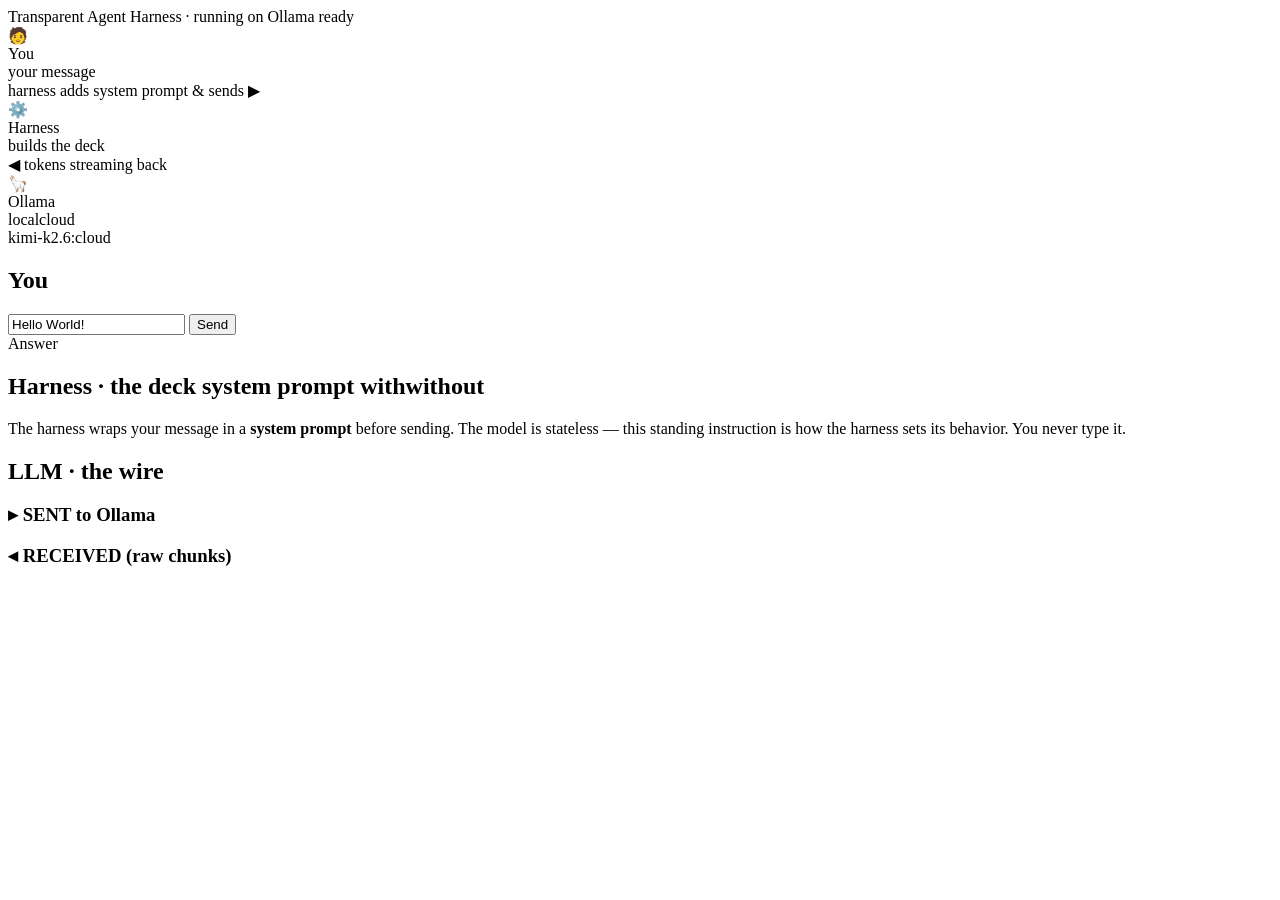
==== web/index.html @ ee634863 "feat: animated pipeline + living panels + working system-prompt toggle" ====
<!doctype html>
<html lang="en">
<head>
  <meta charset="utf-8" />
  <meta name="viewport" content="width=device-width, initial-scale=1" />
  <title>Transparent Agent Harness — Hello World</title>
  <link rel="icon" href="/favicon.ico" />
  <link rel="stylesheet" href="/static/style.css" />
</head>
<body>
  <!-- Top bar: what this is, and a live status of where we are in the flow. -->
  <header class="bar">
    <span class="title">Transparent Agent Harness</span>
    <span class="by">· running on Ollama</span>
    <span class="state" id="state">ready</span>
  </header>

  <!-- The pipeline: the mental model of the journey, You -> Harness -> Ollama.
       Nodes light up as each stage completes; the segment between them animates
       in the direction data is moving (blue out, teal back). -->
  <section class="pipe">
    <div class="node user" id="node-user" data-state="idle">
      <div class="badge">🧑</div><div class="lbl">You</div><div class="sub">your message</div>
    </div>
    <div class="seg" id="seg-out"><span class="dir">harness adds system prompt &amp; sends ▶</span></div>
    <div class="node harness" id="node-harness" data-state="idle">
      <div class="badge">⚙️</div><div class="lbl">Harness</div><div class="sub">builds the deck</div>
    </div>
    <div class="seg back" id="seg-in"><span class="dir">◀ tokens streaming back</span></div>
    <div class="node ollama" id="node-ollama" data-state="idle">
      <div class="badge">🦙</div><div class="lbl">Ollama</div>
      <!-- local/cloud and the model name are filled in from the actual request
           we send (see app.js) — not hardcoded — so the badge reflects reality. -->
      <div class="mode" id="ollama-mode" data-mode="cloud"><span class="local">local</span><span class="cloud">cloud</span></div>
      <div class="sub" id="ollama-model">kimi-k2.6:cloud</div>
    </div>
  </section>

  <!-- The three panels: you, the harness deck, and the raw wire. -->
  <main class="panels">
    <section class="panel" id="user-panel">
      <h2>You</h2>
      <form id="composer">
        <input id="message" value="Hello World!" autocomplete="off" />
        <button type="submit">Send</button>
      </form>
      <div class="ans-lab">Answer</div>
      <div class="answer" id="answer"></div>
    </section>

    <section class="panel" id="harness-panel">
      <h2>
        Harness · the deck
        <span class="sp-label">system prompt</span>
        <!-- Real toggle: flips whether the harness adds its system prompt. -->
        <span class="toggle" id="toggle" data-on="with" title="Toggle the system prompt on/off">
          <span class="opt with">with</span><span class="opt without">without</span>
        </span>
      </h2>
      <div class="explain">
        The harness wraps your message in a <b>system prompt</b> before sending.
        The model is stateless — this standing instruction is how the harness
        sets its behavior. You never type it.
      </div>
      <div id="deck"></div>
      <div class="decision" id="decision"></div>
    </section>

    <section class="panel" id="wire-panel">
      <h2>LLM · the wire</h2>
      <h3>▸ SENT to Ollama</h3>
      <pre id="sent"></pre>
      <h3>◂ RECEIVED <span class="muted">(raw chunks)</span></h3>
      <div id="received"></div>
    </section>
  </main>

  <script src="/static/app.js"></script>
</body>
</html>
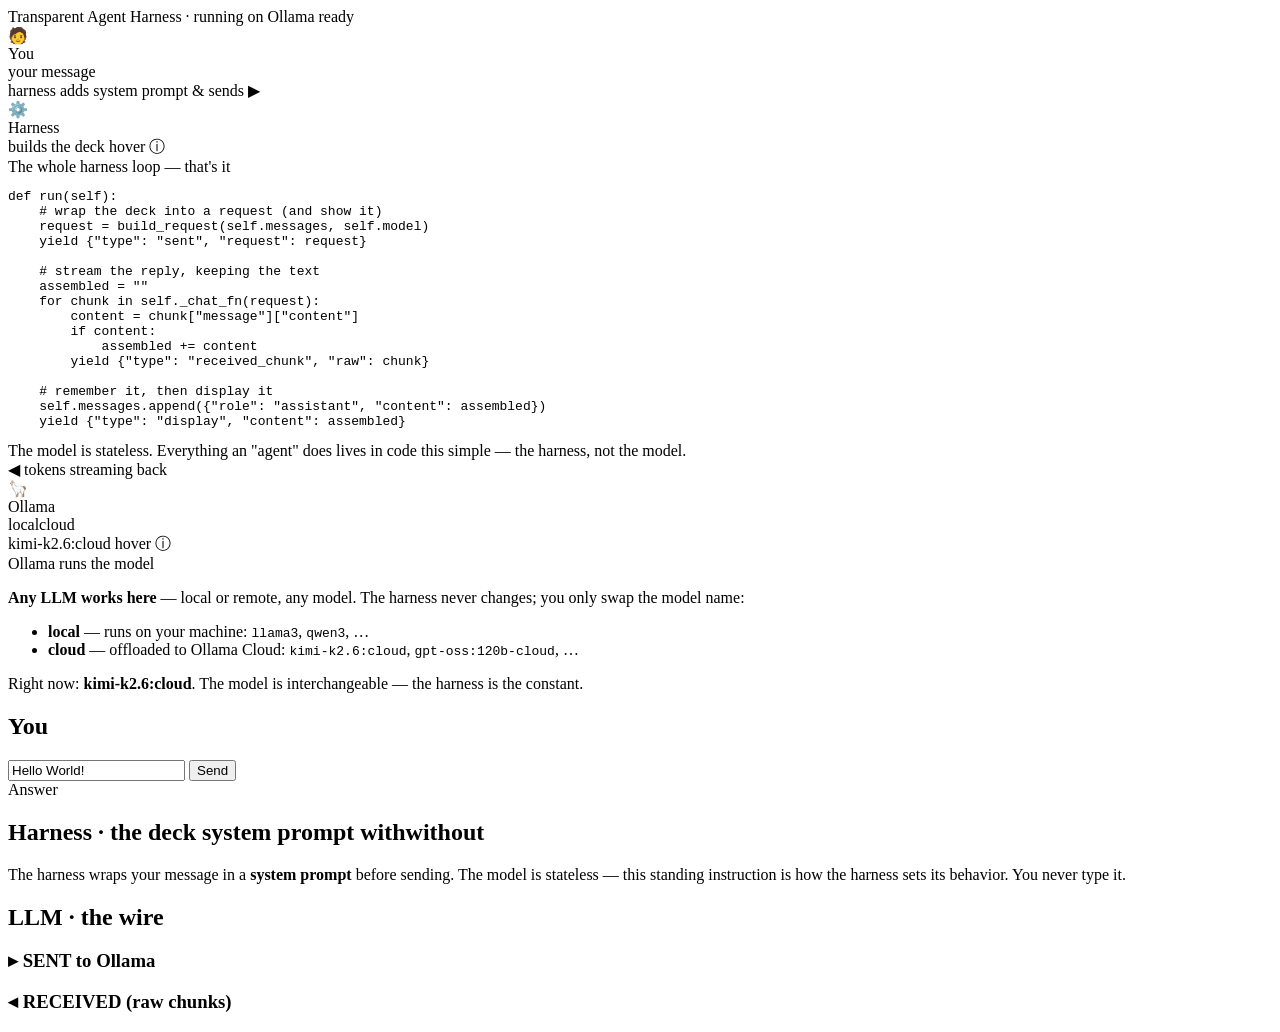
==== commit c9cc60ea: "feat: hover popovers on Harness (shows core run() code) and Ollama (any LLM works)" ====
--- a/web/index.html
+++ b/web/index.html
@@ -23,16 +23,49 @@
       <div class="badge">🧑</div><div class="lbl">You</div><div class="sub">your message</div>
     </div>
     <div class="seg" id="seg-out"><span class="dir">harness adds system prompt &amp; sends ▶</span></div>
-    <div class="node harness" id="node-harness" data-state="idle">
-      <div class="badge">⚙️</div><div class="lbl">Harness</div><div class="sub">builds the deck</div>
+    <div class="node harness has-pop" id="node-harness" data-state="idle">
+      <div class="badge">⚙️</div><div class="lbl">Harness</div><div class="sub">builds the deck <span class="hint">hover ⓘ</span></div>
+      <!-- Hover popover: the ACTUAL core of the harness, so the audience can see
+           an "agent" is just this much code. Shown via CSS on :hover. -->
+      <div class="popover code">
+        <div class="pop-h">The whole harness loop — that's it</div>
+        <pre>def run(self):
+    # wrap the deck into a request (and show it)
+    request = build_request(self.messages, self.model)
+    yield {"type": "sent", "request": request}
+
+    # stream the reply, keeping the text
+    assembled = ""
+    for chunk in self._chat_fn(request):
+        content = chunk["message"]["content"]
+        if content:
+            assembled += content
+        yield {"type": "received_chunk", "raw": chunk}
+
+    # remember it, then display it
+    self.messages.append({"role": "assistant", "content": assembled})
+    yield {"type": "display", "content": assembled}</pre>
+        <div class="pop-cap">The model is stateless. Everything an "agent" does lives in code this simple — the harness, not the model.</div>
+      </div>
     </div>
     <div class="seg back" id="seg-in"><span class="dir">◀ tokens streaming back</span></div>
-    <div class="node ollama" id="node-ollama" data-state="idle">
+    <div class="node ollama has-pop" id="node-ollama" data-state="idle">
       <div class="badge">🦙</div><div class="lbl">Ollama</div>
       <!-- local/cloud and the model name are filled in from the actual request
            we send (see app.js) — not hardcoded — so the badge reflects reality. -->
       <div class="mode" id="ollama-mode" data-mode="cloud"><span class="local">local</span><span class="cloud">cloud</span></div>
-      <div class="sub" id="ollama-model">kimi-k2.6:cloud</div>
+      <div class="sub"><span id="ollama-model">kimi-k2.6:cloud</span> <span class="hint">hover ⓘ</span></div>
+      <!-- Hover popover: Ollama just runs the model; any LLM works here. -->
+      <div class="popover info">
+        <div class="pop-h">Ollama runs the model</div>
+        <p><b>Any LLM works here</b> — local or remote, any model. The harness never
+           changes; you only swap the model name:</p>
+        <ul>
+          <li><span class="dot local-dot"></span><b>local</b> — runs on your machine: <code>llama3</code>, <code>qwen3</code>, …</li>
+          <li><span class="dot cloud-dot"></span><b>cloud</b> — offloaded to Ollama Cloud: <code>kimi-k2.6:cloud</code>, <code>gpt-oss:120b-cloud</code>, …</li>
+        </ul>
+        <p class="pop-cap">Right now: <b id="pop-model">kimi-k2.6:cloud</b>. The model is interchangeable — the harness is the constant.</p>
+      </div>
     </div>
   </section>
 
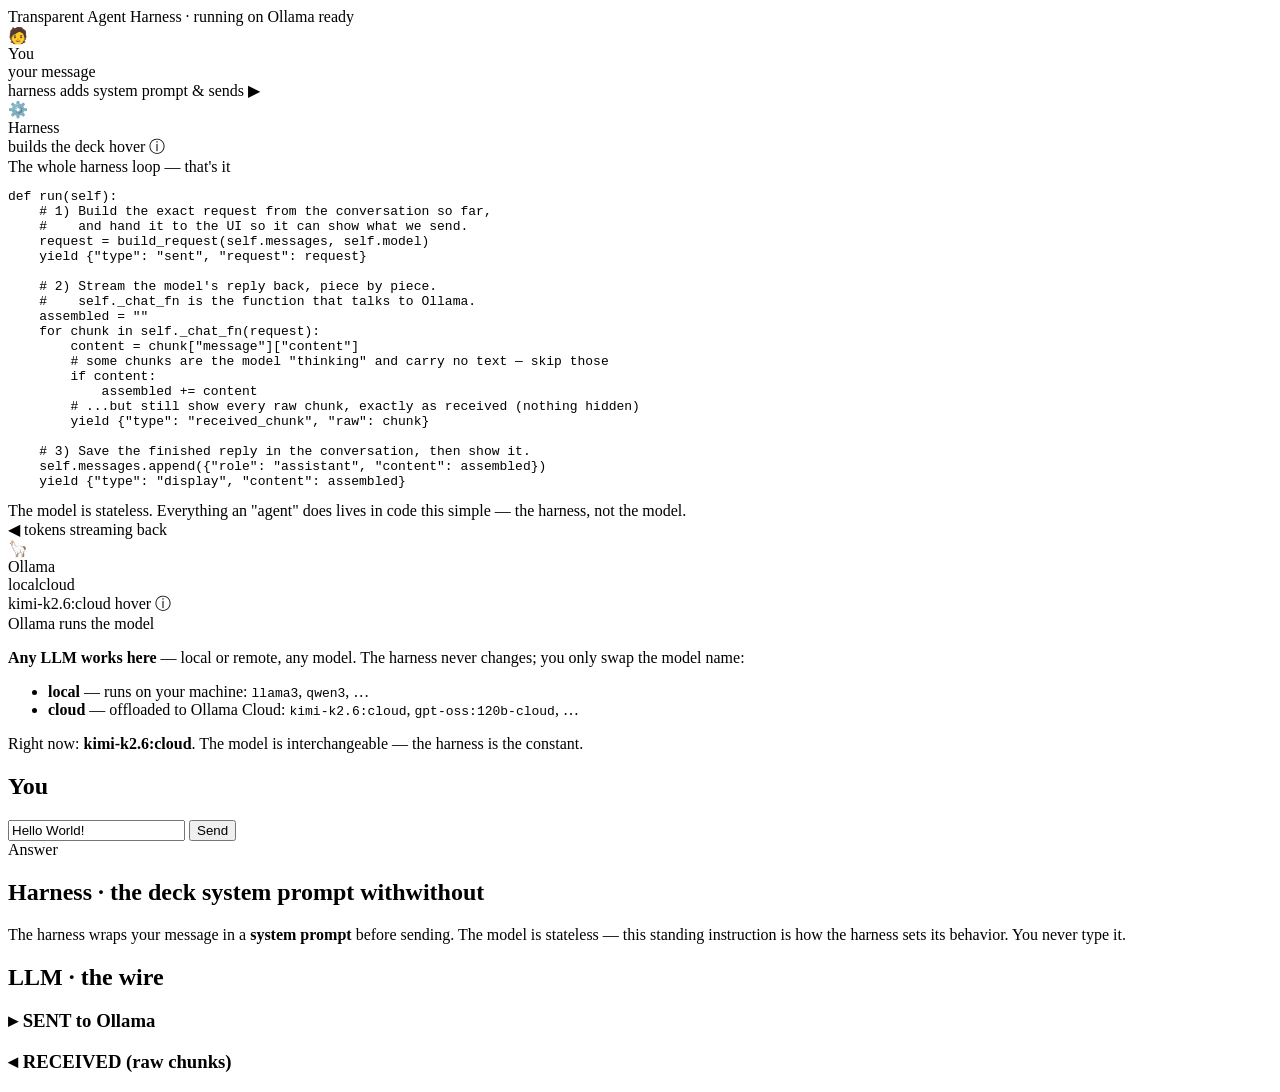
==== commit 8dd61319: "feat: popovers stay open on hover-in (grace delay), bigger text, junior comments" ====
--- a/web/index.html
+++ b/web/index.html
@@ -30,19 +30,23 @@
       <div class="popover code">
         <div class="pop-h">The whole harness loop — that's it</div>
         <pre>def run(self):
-    # wrap the deck into a request (and show it)
+    # 1) Build the exact request from the conversation so far,
+    #    and hand it to the UI so it can show what we send.
     request = build_request(self.messages, self.model)
     yield {"type": "sent", "request": request}
 
-    # stream the reply, keeping the text
+    # 2) Stream the model's reply back, piece by piece.
+    #    self._chat_fn is the function that talks to Ollama.
     assembled = ""
     for chunk in self._chat_fn(request):
         content = chunk["message"]["content"]
+        # some chunks are the model "thinking" and carry no text — skip those
         if content:
             assembled += content
+        # ...but still show every raw chunk, exactly as received (nothing hidden)
         yield {"type": "received_chunk", "raw": chunk}
 
-    # remember it, then display it
+    # 3) Save the finished reply in the conversation, then show it.
     self.messages.append({"role": "assistant", "content": assembled})
     yield {"type": "display", "content": assembled}</pre>
         <div class="pop-cap">The model is stateless. Everything an "agent" does lives in code this simple — the harness, not the model.</div>
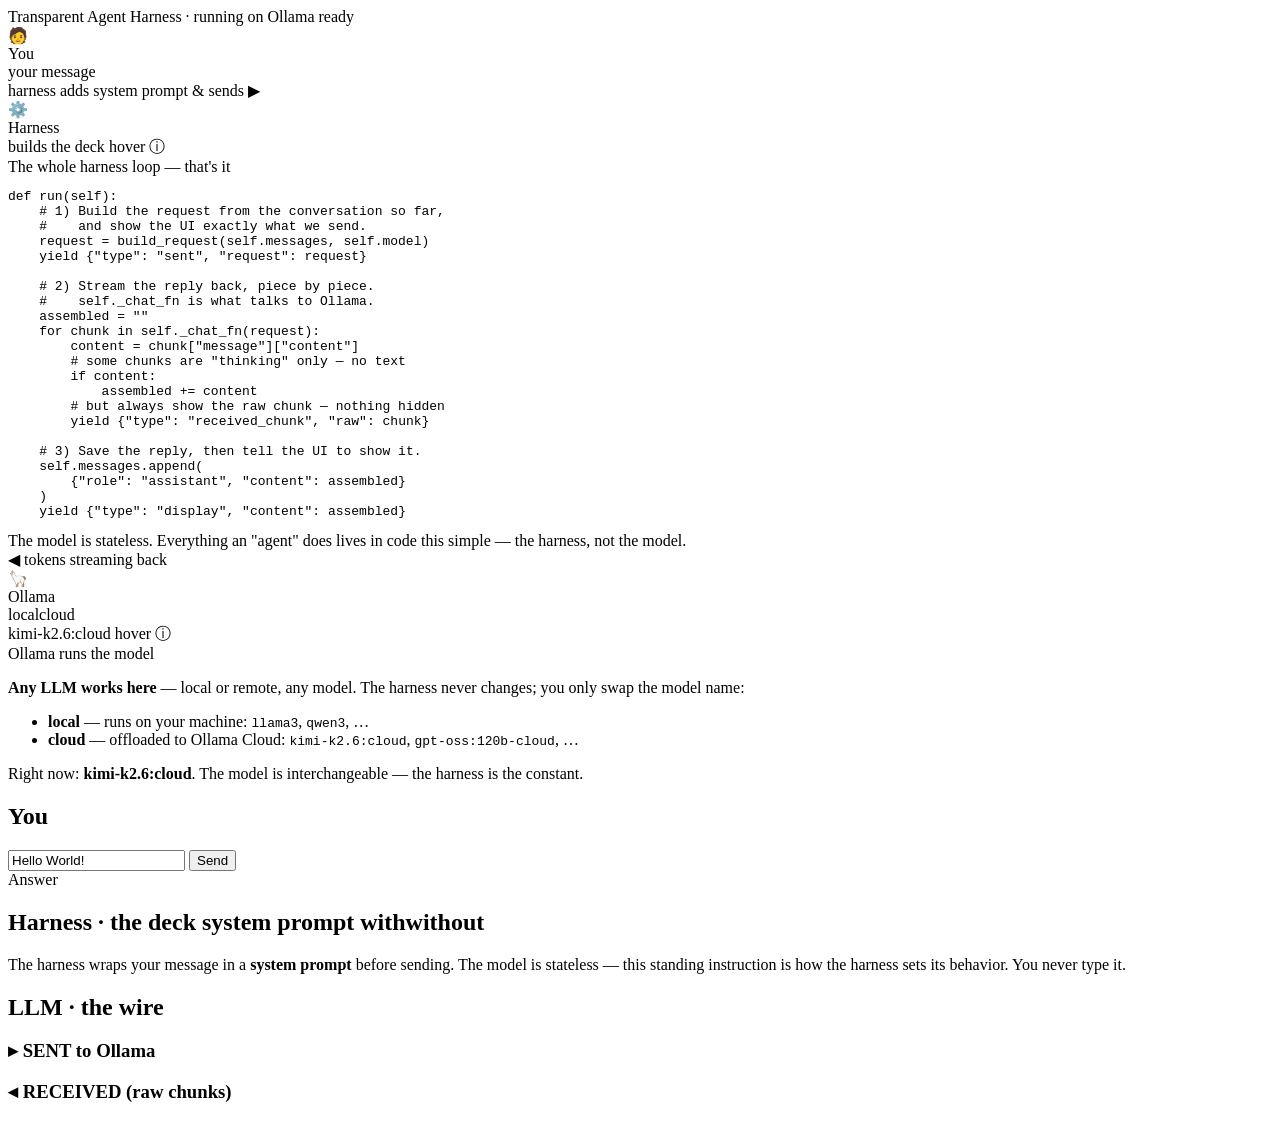
==== commit 13a48fc9: "feat: harness popover — syntax colors, resizable, text scales to fit, no scrollbar" ====
--- a/web/index.html
+++ b/web/index.html
@@ -29,26 +29,28 @@
            an "agent" is just this much code. Shown via CSS on :hover. -->
       <div class="popover code">
         <div class="pop-h">The whole harness loop — that's it</div>
-        <pre>def run(self):
-    # 1) Build the exact request from the conversation so far,
-    #    and hand it to the UI so it can show what we send.
-    request = build_request(self.messages, self.model)
-    yield {"type": "sent", "request": request}
+        <pre><span class="k">def</span> <span class="fn">run</span>(self):
+    <span class="c"># 1) Build the request from the conversation so far,</span>
+    <span class="c">#    and show the UI exactly what we send.</span>
+    request = <span class="fn">build_request</span>(self.messages, self.model)
+    <span class="k">yield</span> {<span class="s">"type"</span>: <span class="s">"sent"</span>, <span class="s">"request"</span>: request}
 
-    # 2) Stream the model's reply back, piece by piece.
-    #    self._chat_fn is the function that talks to Ollama.
-    assembled = ""
-    for chunk in self._chat_fn(request):
-        content = chunk["message"]["content"]
-        # some chunks are the model "thinking" and carry no text — skip those
-        if content:
+    <span class="c"># 2) Stream the reply back, piece by piece.</span>
+    <span class="c">#    self._chat_fn is what talks to Ollama.</span>
+    assembled = <span class="s">""</span>
+    <span class="k">for</span> chunk <span class="k">in</span> self.<span class="fn">_chat_fn</span>(request):
+        content = chunk[<span class="s">"message"</span>][<span class="s">"content"</span>]
+        <span class="c"># some chunks are "thinking" only — no text</span>
+        <span class="k">if</span> content:
             assembled += content
-        # ...but still show every raw chunk, exactly as received (nothing hidden)
-        yield {"type": "received_chunk", "raw": chunk}
+        <span class="c"># but always show the raw chunk — nothing hidden</span>
+        <span class="k">yield</span> {<span class="s">"type"</span>: <span class="s">"received_chunk"</span>, <span class="s">"raw"</span>: chunk}
 
-    # 3) Save the finished reply in the conversation, then show it.
-    self.messages.append({"role": "assistant", "content": assembled})
-    yield {"type": "display", "content": assembled}</pre>
+    <span class="c"># 3) Save the reply, then tell the UI to show it.</span>
+    self.messages.<span class="fn">append</span>(
+        {<span class="s">"role"</span>: <span class="s">"assistant"</span>, <span class="s">"content"</span>: assembled}
+    )
+    <span class="k">yield</span> {<span class="s">"type"</span>: <span class="s">"display"</span>, <span class="s">"content"</span>: assembled}</pre>
         <div class="pop-cap">The model is stateless. Everything an "agent" does lives in code this simple — the harness, not the model.</div>
       </div>
     </div>
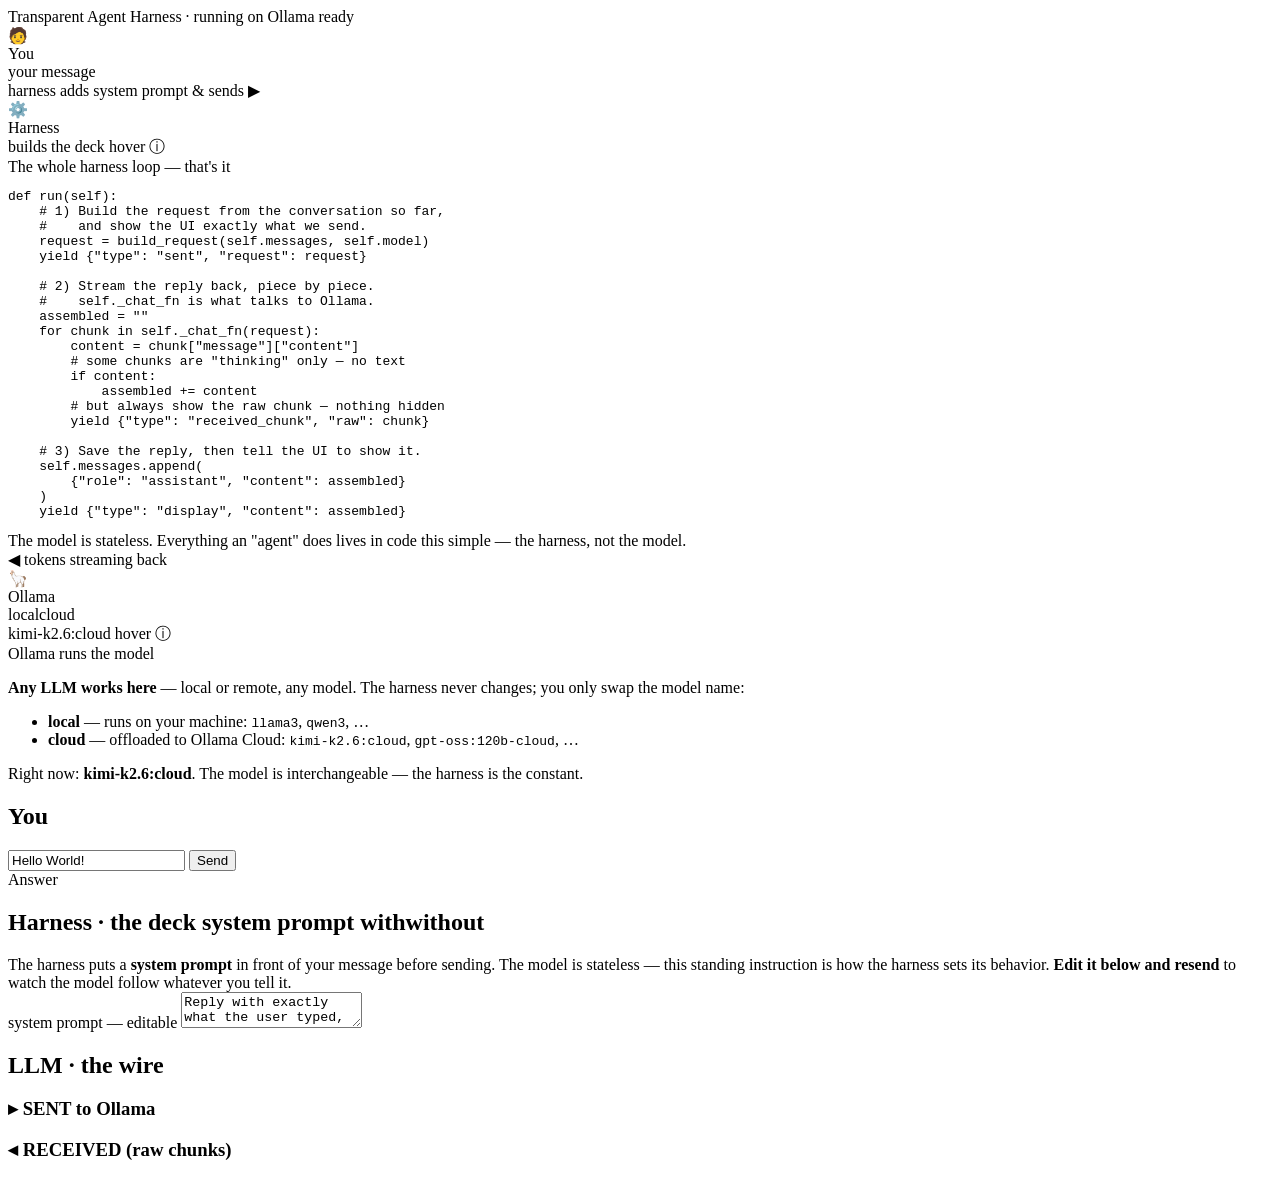
==== commit 6b6a0ee7: "feat: editable system prompt (?system_prompt= text) so you can demo prompt changes live" ====
--- a/web/index.html
+++ b/web/index.html
@@ -91,16 +91,23 @@
       <h2>
         Harness · the deck
         <span class="sp-label">system prompt</span>
-        <!-- Real toggle: flips whether the harness adds its system prompt. -->
-        <span class="toggle" id="toggle" data-on="with" title="Toggle the system prompt on/off">
+        <!-- Toggle: include the system prompt, or send only the user's message. -->
+        <span class="toggle" id="toggle" data-on="with" title="Include the system prompt, or send only the user message">
           <span class="opt with">with</span><span class="opt without">without</span>
         </span>
       </h2>
       <div class="explain">
-        The harness wraps your message in a <b>system prompt</b> before sending.
-        The model is stateless — this standing instruction is how the harness
-        sets its behavior. You never type it.
+        The harness puts a <b>system prompt</b> in front of your message before
+        sending. The model is stateless — this standing instruction is how the
+        harness sets its behavior. <b>Edit it below and resend</b> to watch the
+        model follow whatever you tell it.
       </div>
+      <!-- Editable system prompt: change it and resend to show that the model's
+           behavior comes from this text, not the model. Disabled when "without". -->
+      <label class="sp-edit">
+        <span class="sp-edit-label">system prompt — editable</span>
+        <textarea id="system-prompt" rows="2" spellcheck="false">Reply with exactly what the user typed, and nothing else.</textarea>
+      </label>
       <div id="deck"></div>
       <div class="decision" id="decision"></div>
     </section>
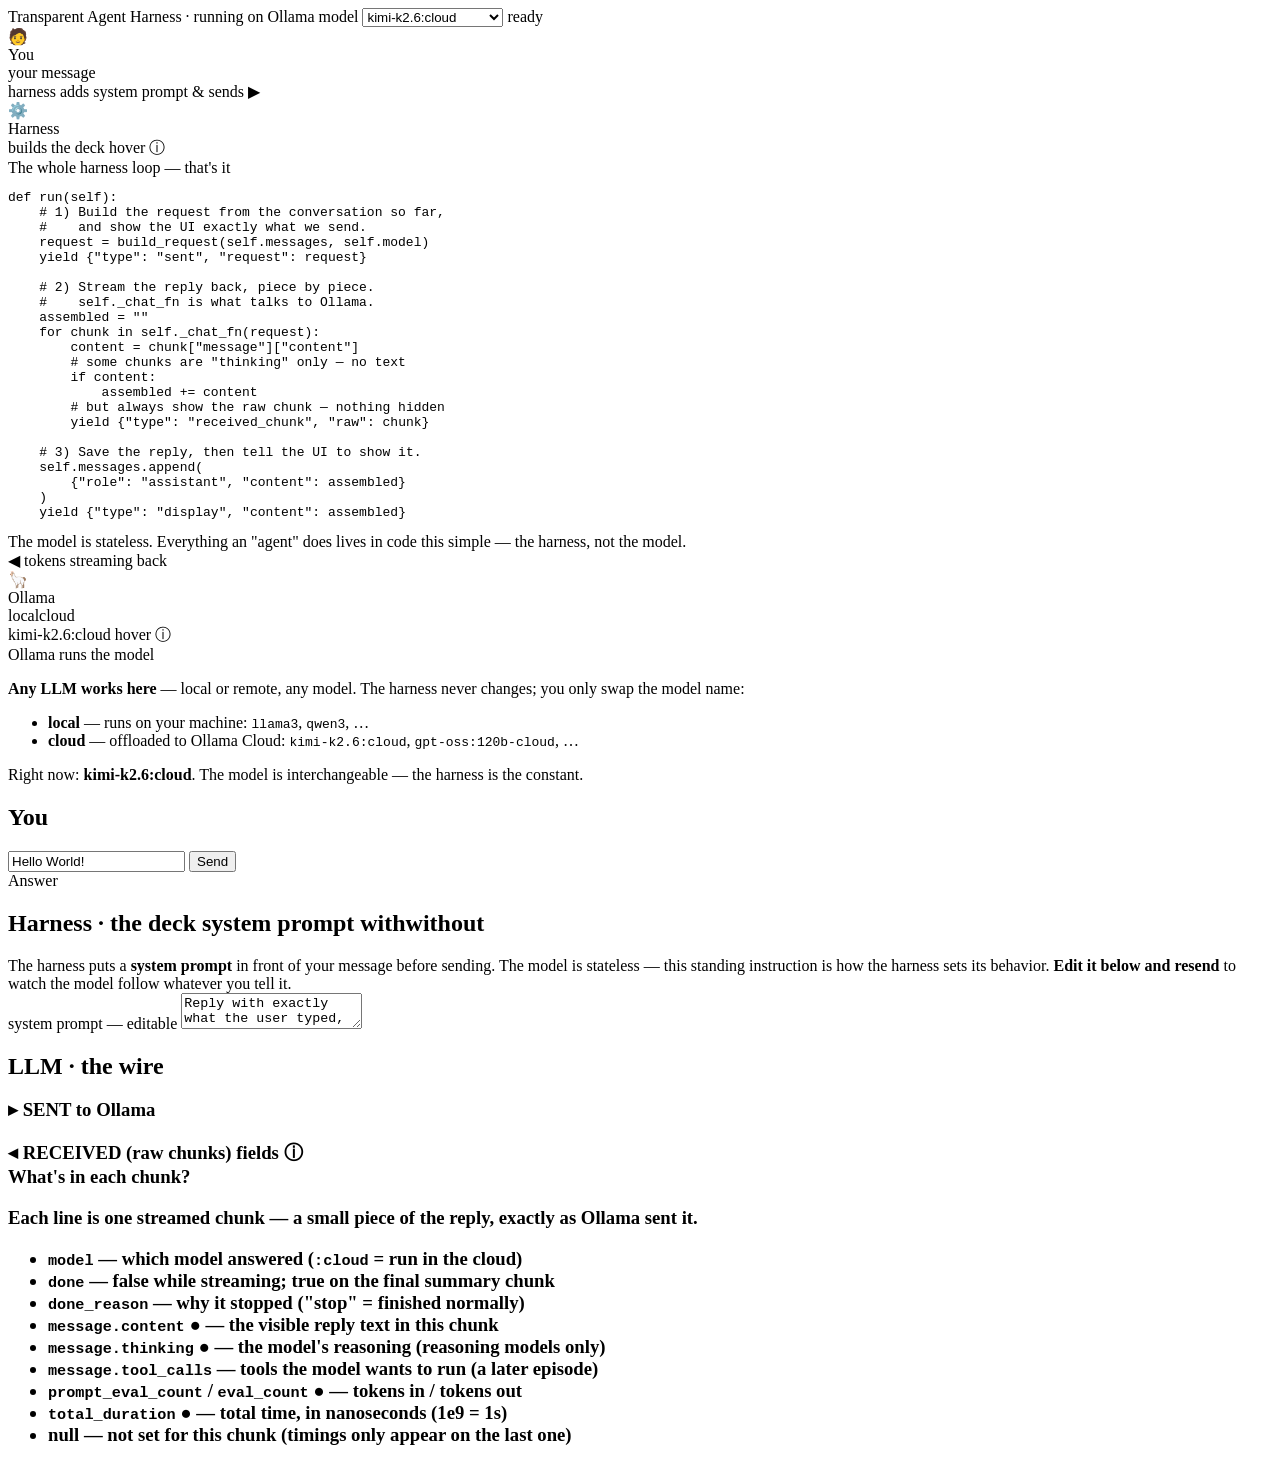
==== commit 20e12fac: "feat: model picker (?model=), color-coded RECEIVED chunks + hover field legend, done-tag fix" ====
--- a/web/index.html
+++ b/web/index.html
@@ -12,6 +12,25 @@
   <header class="bar">
     <span class="title">Transparent Agent Harness</span>
     <span class="by">· running on Ollama</span>
+    <!-- Pick the model the harness calls. Same harness, any model — switch a
+         reasoning model and a plain one to see the difference on the wire.
+         Local models must be pulled first (e.g. `ollama pull llama3.2:1b`). -->
+    <label class="model-pick">model
+      <select id="model">
+        <optgroup label="Local · no reasoning">
+          <option value="llama3.2:1b">llama3.2:1b</option>
+          <option value="gemma3:1b">gemma3:1b</option>
+        </optgroup>
+        <optgroup label="Local · reasoning">
+          <option value="deepseek-r1:1.5b">deepseek-r1:1.5b</option>
+          <option value="qwen3:1.7b">qwen3:1.7b</option>
+        </optgroup>
+        <optgroup label="Cloud">
+          <option value="kimi-k2.6:cloud" selected>kimi-k2.6:cloud</option>
+          <option value="glm-5.1:cloud">glm-5.1:cloud</option>
+        </optgroup>
+      </select>
+    </label>
     <span class="state" id="state">ready</span>
   </header>
 
@@ -116,7 +135,25 @@
       <h2>LLM · the wire</h2>
       <h3>▸ SENT to Ollama</h3>
       <pre id="sent"></pre>
-      <h3>◂ RECEIVED <span class="muted">(raw chunks)</span></h3>
+      <h3 class="has-pop" id="received-head">◂ RECEIVED <span class="muted">(raw chunks)</span> <span class="hint">fields ⓘ</span>
+        <!-- Hover legend: plain-English meaning of each field on the wire.
+             Colors here match the colored values in the chunks below. -->
+        <div class="popover info floating">
+          <div class="pop-h">What's in each chunk?</div>
+          <p>Each line is one streamed <b>chunk</b> — a small piece of the reply, exactly as Ollama sent it.</p>
+          <ul class="legend">
+            <li><code>model</code> — which model answered (<code>:cloud</code> = run in the cloud)</li>
+            <li><code>done</code> — <span class="j-num">false</span> while streaming; <span class="j-done">true</span> on the final summary chunk</li>
+            <li><code>done_reason</code> — why it stopped (<span class="j-stat">"stop"</span> = finished normally)</li>
+            <li><code>message.content</code> <span class="sw j-content">●</span> — the visible reply text in this chunk</li>
+            <li><code>message.thinking</code> <span class="sw j-thinking">●</span> — the model's reasoning (reasoning models only)</li>
+            <li><code>message.tool_calls</code> — tools the model wants to run (a later episode)</li>
+            <li><code>prompt_eval_count</code> / <code>eval_count</code> <span class="sw j-stat">●</span> — tokens in / tokens out</li>
+            <li><code>total_duration</code> <span class="sw j-stat">●</span> — total time, in nanoseconds (1e9 = 1s)</li>
+            <li><span class="j-null">null</span> — not set for this chunk (timings only appear on the last one)</li>
+          </ul>
+        </div>
+      </h3>
       <div id="received"></div>
     </section>
   </main>
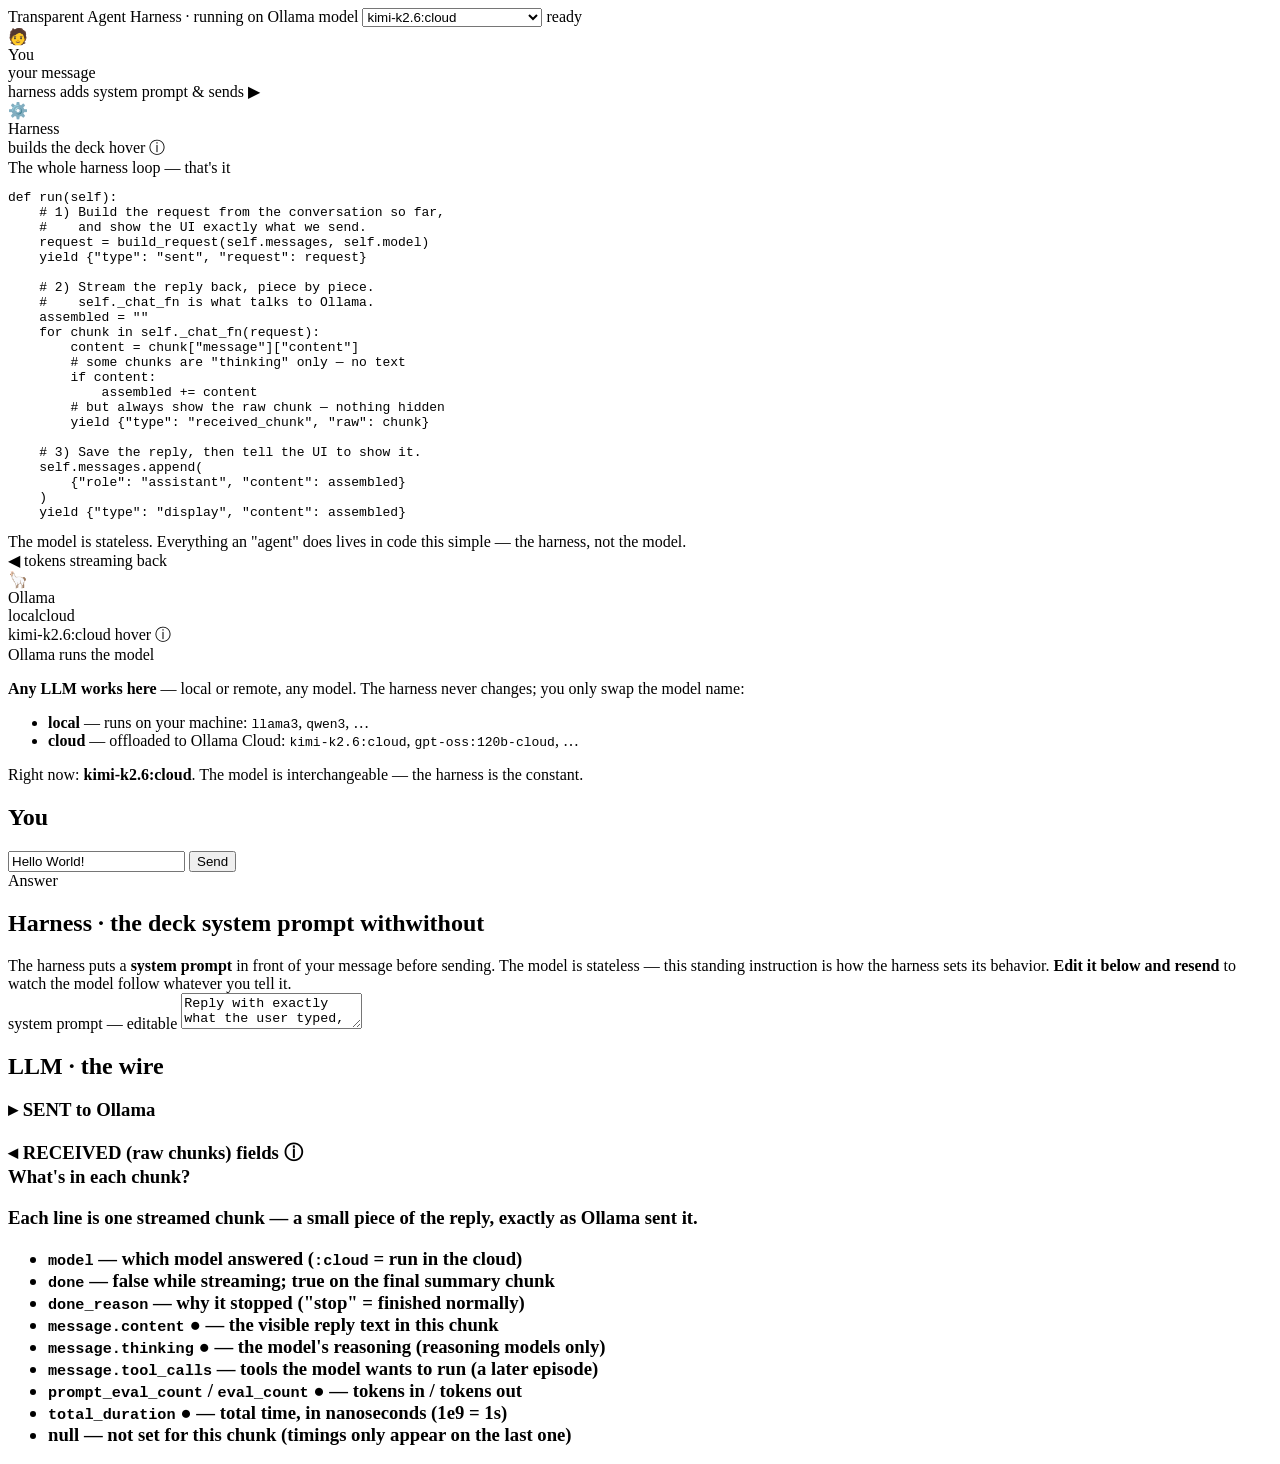
==== commit a0fec5eb: "feat: cloud-only model picker (no local disk needed); pulled reasoning + non-reasoning demos" ====
--- a/web/index.html
+++ b/web/index.html
@@ -14,20 +14,16 @@
     <span class="by">· running on Ollama</span>
     <!-- Pick the model the harness calls. Same harness, any model — switch a
          reasoning model and a plain one to see the difference on the wire.
-         Local models must be pulled first (e.g. `ollama pull llama3.2:1b`). -->
+         All run in Ollama's cloud (pull once: `ollama pull <name>:cloud`). -->
     <label class="model-pick">model
       <select id="model">
-        <optgroup label="Local · no reasoning">
-          <option value="llama3.2:1b">llama3.2:1b</option>
-          <option value="gemma3:1b">gemma3:1b</option>
+        <optgroup label="Reasoning · streams thinking">
+          <option value="kimi-k2.6:cloud" selected>kimi-k2.6:cloud</option>
+          <option value="deepseek-v3.2:cloud">deepseek-v3.2:cloud</option>
+          <option value="glm-5.1:cloud">glm-5.1:cloud</option>
         </optgroup>
-        <optgroup label="Local · reasoning">
-          <option value="deepseek-r1:1.5b">deepseek-r1:1.5b</option>
-          <option value="qwen3:1.7b">qwen3:1.7b</option>
-        </optgroup>
-        <optgroup label="Cloud">
-          <option value="kimi-k2.6:cloud" selected>kimi-k2.6:cloud</option>
-          <option value="glm-5.1:cloud">glm-5.1:cloud</option>
+        <optgroup label="Non-reasoning · content only">
+          <option value="qwen3-coder-next:cloud">qwen3-coder-next:cloud</option>
         </optgroup>
       </select>
     </label>
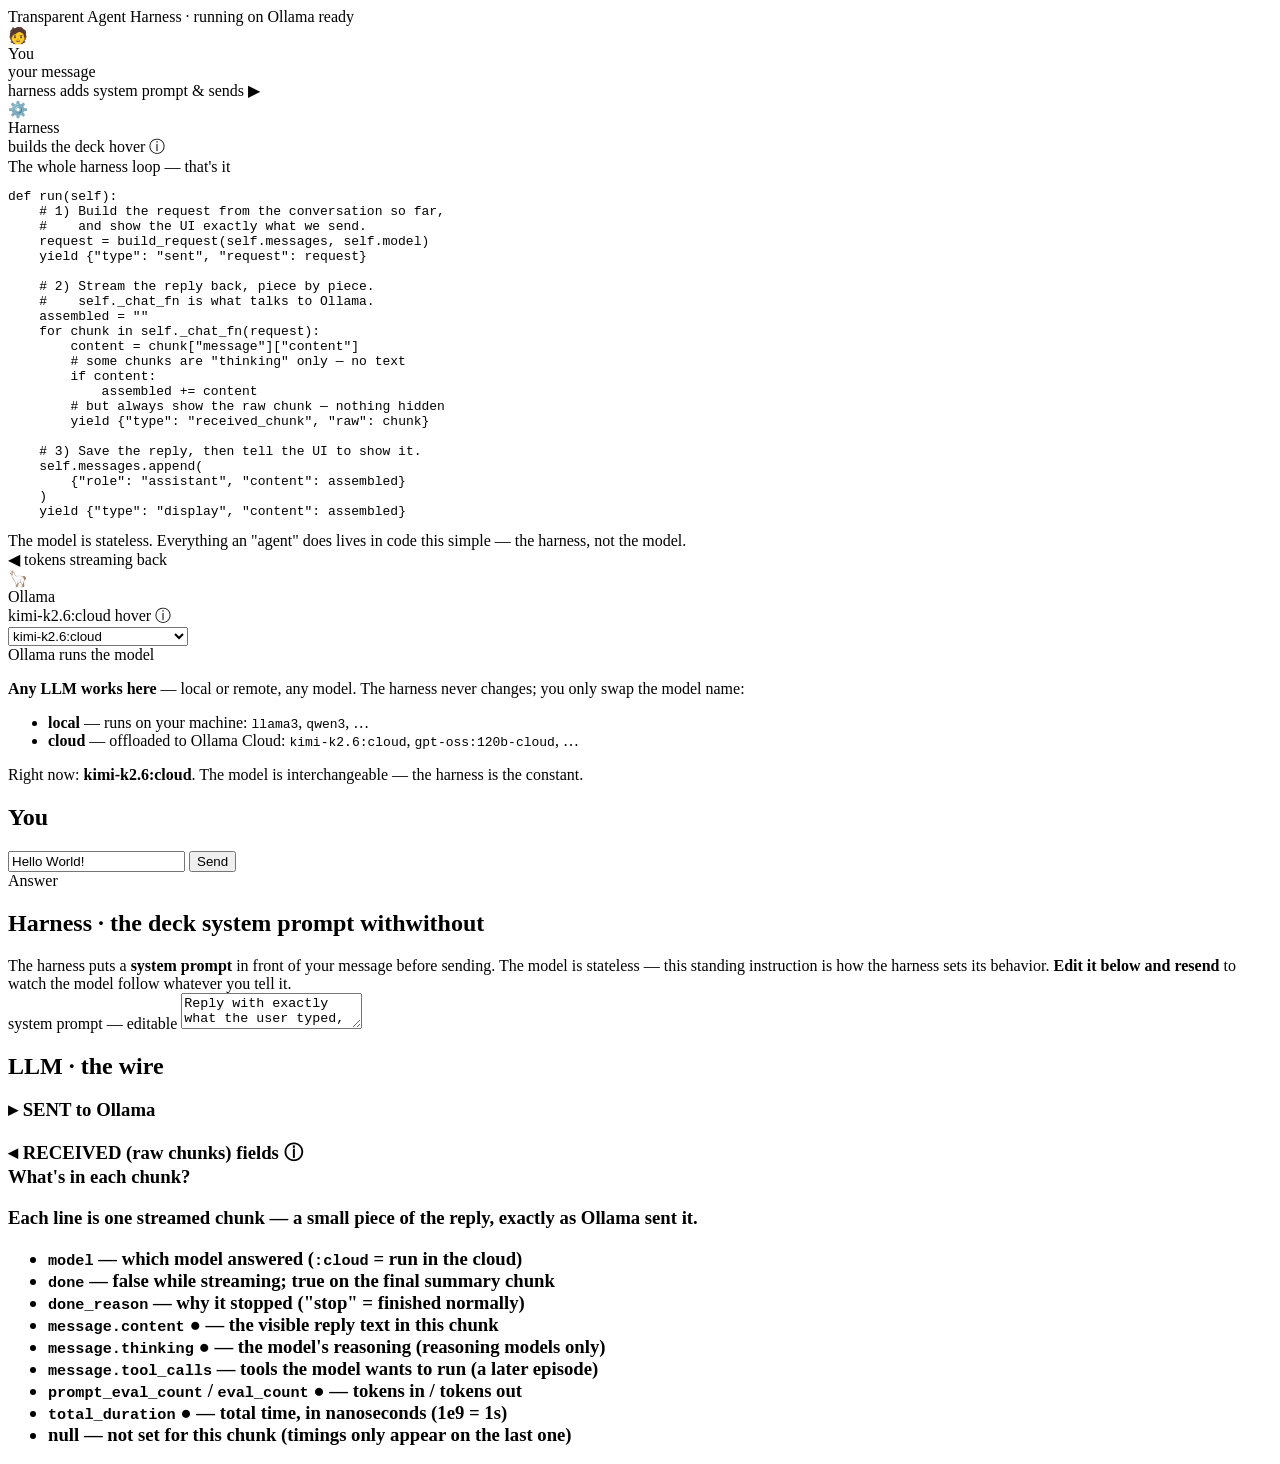
==== commit 4dcff31f: "ui: move model picker under the Ollama node; remove local/cloud pill" ====
--- a/web/index.html
+++ b/web/index.html
@@ -12,21 +12,6 @@
   <header class="bar">
     <span class="title">Transparent Agent Harness</span>
     <span class="by">· running on Ollama</span>
-    <!-- Pick the model the harness calls. Same harness, any model — switch a
-         reasoning model and a plain one to see the difference on the wire.
-         All run in Ollama's cloud (pull once: `ollama pull <name>:cloud`). -->
-    <label class="model-pick">model
-      <select id="model">
-        <optgroup label="Reasoning · streams thinking">
-          <option value="kimi-k2.6:cloud" selected>kimi-k2.6:cloud</option>
-          <option value="deepseek-v3.2:cloud">deepseek-v3.2:cloud</option>
-          <option value="glm-5.1:cloud">glm-5.1:cloud</option>
-        </optgroup>
-        <optgroup label="Non-reasoning · content only">
-          <option value="qwen3-coder-next:cloud">qwen3-coder-next:cloud</option>
-        </optgroup>
-      </select>
-    </label>
     <span class="state" id="state">ready</span>
   </header>
 
@@ -72,10 +57,20 @@
     <div class="seg back" id="seg-in"><span class="dir">◀ tokens streaming back</span></div>
     <div class="node ollama has-pop" id="node-ollama" data-state="idle">
       <div class="badge">🦙</div><div class="lbl">Ollama</div>
-      <!-- local/cloud and the model name are filled in from the actual request
-           we send (see app.js) — not hardcoded — so the badge reflects reality. -->
-      <div class="mode" id="ollama-mode" data-mode="cloud"><span class="local">local</span><span class="cloud">cloud</span></div>
+      <!-- the model name is filled in from the actual request we send (app.js). -->
       <div class="sub"><span id="ollama-model">kimi-k2.6:cloud</span> <span class="hint">hover ⓘ</span></div>
+      <!-- Pick the model the harness calls. Same harness, any model — switch a
+           reasoning model and a plain one to see the difference on the wire. -->
+      <select id="model" class="model-pick" title="Switch the model — same harness, any model">
+        <optgroup label="Reasoning · streams thinking">
+          <option value="kimi-k2.6:cloud" selected>kimi-k2.6:cloud</option>
+          <option value="deepseek-v3.2:cloud">deepseek-v3.2:cloud</option>
+          <option value="glm-5.1:cloud">glm-5.1:cloud</option>
+        </optgroup>
+        <optgroup label="Non-reasoning · content only">
+          <option value="qwen3-coder-next:cloud">qwen3-coder-next:cloud</option>
+        </optgroup>
+      </select>
       <!-- Hover popover: Ollama just runs the model; any LLM works here. -->
       <div class="popover info">
         <div class="pop-h">Ollama runs the model</div>
